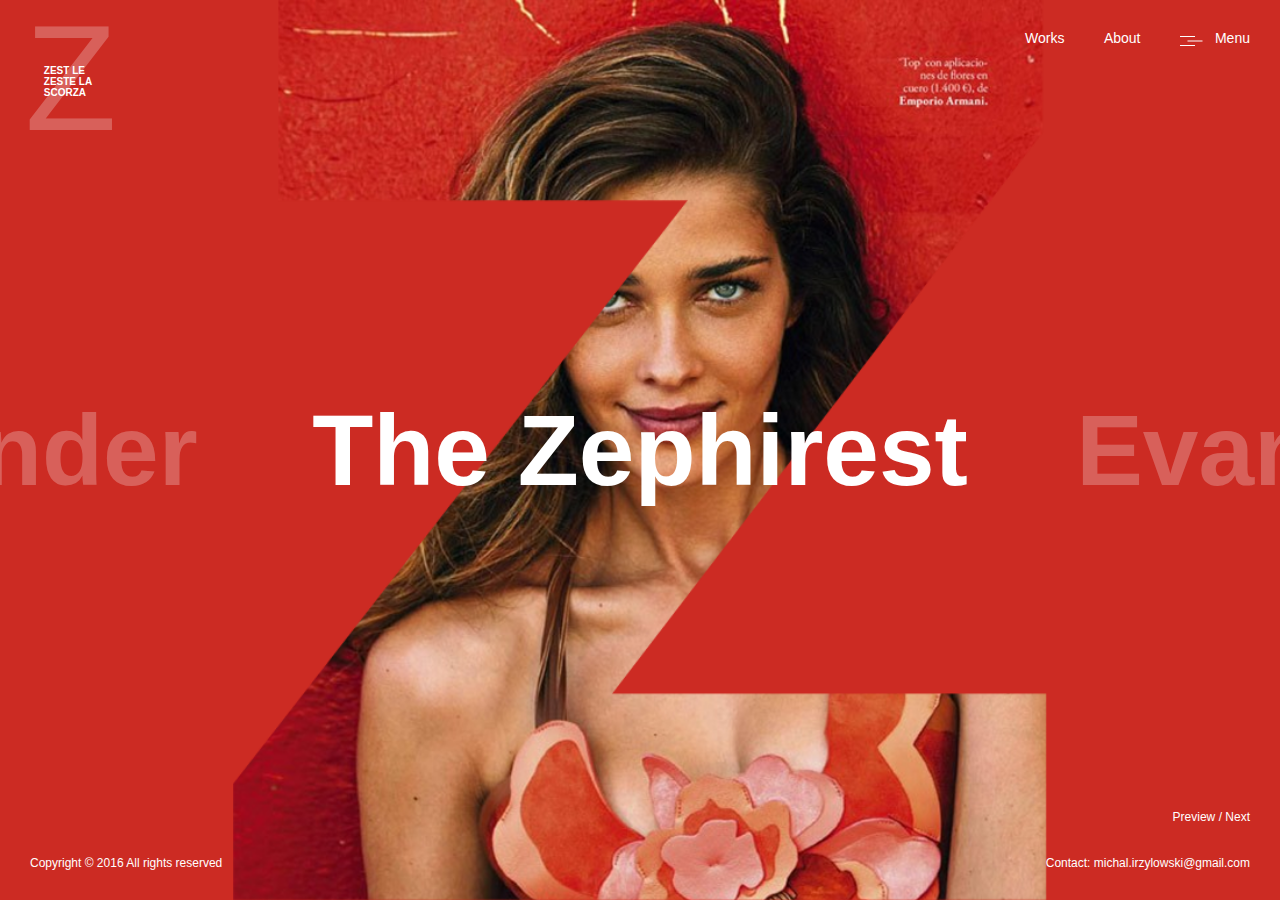
==== index.html @ 9a660d54 "Initial commit" ====
<!DOCTYPE html>
<html lang="en">

<head>
  <meta charset="UTF-8">
  <meta name="viewport" content="width=device-width, initial-scale=1.0">
  <meta http-equiv="X-UA-Compatible" content="ie=edge">
  <title>Document</title>
  <link rel="stylesheet" href="style.css">
</head>

<body>
  <div class="logo">
    <span class="logo__z-letter">Z</span>
    <span class="logo__text">ZEST LE ZESTE LA SCORZA</span>
  </div>
  <div class='menu-desktop'>
    <ul>
      <li class='menu-desktop__item'><span>Works</span></li>
      <li class='menu-desktop__item'><span>About</span></li>
      <li class='menu-desktop__item'>
        <div class="burger-icon">
          <div></div>
          <div></div>
          <div></div>
        </div>
        <span class="last-menu-item">Menu</span>
      </li>
    </ul>
  </div>


  <nav>
    <ul class="options">
      <li>Works</li>
      <li>About</li>
    </ul>
    <ul class='languages'>
      <li>EN</li>
      <li>FR</li>
      <li>IT</li>
    </ul>
    <div class="nav-list">
      <img src="pics/menu-list/zepherist.png" alt="zepherist">
      <img src="pics/menu-list/evengelist.png" alt="evangelism">
      <img src="pics/menu-list/superstition.png" alt="superstition">
      <img src="pics/menu-list/tender.png" alt="tender">
    </div>
    <ul class='socials'>
      <li>Facebook</li>
      <li>Twitter</li>
      <li>Google Plus</li>
    </ul>
  </nav>

  <header>
    <div class="header">
      <img src="pics/zepherist.png" alt="zepherist" class="header__img">
      <h2 class="header__title">The Zephirest</h2>
      <span class="header__text left" style='transform: translate(-39.375%, -50%)'>Tender</span>
      <span class="header__text right" style='transform: translate(63.32%, -50%)'>Evangelism</span>
    </div>
    <div class="header">
      <img src="pics/evangelism.png" alt="evangelism" class="header__img">
      <h2 class="header__title">The Evangelism</h2>
      <span class="header__text left" style='transform: translate(-20%, -50%)'>Zest</span>
      <span class="header__text right" style='transform: translate(70%, -50%)'>Superstition</span>
    </div>
    <div class="header">
      <img src="pics/superstition.png" alt="superstition" class="header__img">
      <h2 class="header__title">The Superstition</h2>
      <span class="header__text left" style='transform: translate(-63.89%, -50%)'>Evangelism</span>
      <span class="header__text right" style='transform: translate(45%, -50%)'>Tender</span>
    </div>
    <div class="header">
      <img src="pics/transformation.png" alt="transformation" class="header__img">
      <h2 class="header__title">The Transformation</h2>
      <span class="header__text left" style='transform: translate(-69.81%, -50%)'>Superstition</span>
      <span class="header__text right" style='transform: translate(60.63%, -50%)'>Zephirest</span>
    </div>
  </header>
  <footer>
    <div class="controllers">
      <button>Preview</button> / <button>Next</button>
    </div>
    <span class="copyrights">Copyright &copy; 2016 All rights reserved</span>
    <span class="contact">Contact: <a href="mailto:michal.irzylowski@gmail.com">michal.irzylowski@gmail.com</a></span>
  </footer>
  <script src="app.js"></script>
</body>

</html>
---- style.css ----
/* === general styles === */

* {
  margin: 0;
  padding: 0;
  box-sizing: border-box;
}

body {
  overflow: hidden;
  font-family: "Segoe UI", Tahoma, Geneva, Verdana, sans-serif;
  display: inline-flex;
}

nav {
  position: absolute;
  height: 100vh;
  width: 100vw;
  z-index: 2;
  background-color: #fff;
  font-size: 18px;
}

ul {
  display: flex;
  list-style-type: none;
}

header {
  display: inline-flex;
}

footer {
  position: absolute;
  bottom: 30px;
  left: 30px;
  right: 30px;
  font-size: 12px;
  color: #fff;
  width: calc(100%-60px);
  height: 60px;
}

/* === LOGO ICON === */
.logo {
  position: absolute;
  z-index: 1;
  color: #fff;
  top: 28px;
  left: 25px;
}

.logo__z-letter {
  font-size: 150px;
  opacity: 0.25;
  z-index: -1;
  height: 150px;
  font-weight: lighter;
  line-height: 100px;
  height: 100px;
}

.logo__text {
  font-size: 10px;
  position: absolute;
  width: 54px;
  font-weight: bold;
  top: 50%;
  left: 50%;
  transform: translate(-50%, -50%);
}

/* === MENU-DESKTOP === */

.menu-desktop {
  position: absolute;
  top: 30px;
  right: 30px;
  z-index: 3;
  height: 16px;
  width: 225px;
}

.menu-desktop ul {
  justify-content: space-between;
  color: #fff;
}

.menu-desktop__item {
  font-size: 14px;
  cursor: pointer;
}

.menu-desktop__item span {
  display: none;
}

.menu-desktop__item:last-child {
  display: flex;
  justify-content: space-between;
  width: 15px;
}

/* === BURGER ICON === */
.burger-icon {
  position: relative;
  top: 6px;
  height: 10px;
  width: 15px;
  z-index: 3;
  transition: transform 0.5s 0.5s;
  cursor: pointer;
}

.burger-icon div {
  position: absolute;
  width: 15px;
  height: 1px;
  background-color: #fff;
  transition: 0.5s, background-color 0.5s 0.5s;
}

.burger-icon div:nth-child(1) {
  top: 0;
}

.burger-icon div:nth-child(2) {
  top: 50%;
  transform: translate(50%, -50%);
}

.burger-icon div:nth-child(3) {
  bottom: 0;
}

.burger-icon.active {
  transform: rotate(720deg);
}

.burger-icon.active div:nth-child(1) {
  transform: rotate(-45deg) translate(-2px, 0px);
  width: 10px;
  background-color: #000;
}

.burger-icon.active div:nth-child(2) {
  transform: translate(0, -50%);
  background-color: #000;
}

.burger-icon.active div:nth-child(3) {
  transform: rotate(45deg) translate(-2px, 0px);
  width: 10px;
  background-color: #000;
}

/* === HEADER STYLES === */
header {
  transition: 0.5s 0.5s;
}

header.active {
  transform: translateX(50vw);
}

.header {
  width: 100vw;
  height: 100vh;
  position: relative;
  overflow: hidden;
  transition: 1s;
}

.header:nth-child(1) {
  background-color: #cc2b23;
}

.header:nth-child(2) {
  background-color: #1c5238;
}

.header:nth-child(3) {
  background-color: #95724c;
}

.header:nth-child(4) {
  background-color: #7b6379;
}

.header__img {
  position: absolute;
  left: 50%;
  transform: translateX(-50%);
  height: 100%;
}

.header__title {
  z-index: 1;
  position: absolute;
  top: 50%;
  left: 50%;
  transform: translate(-50%, -50%);
  font-size: 60px;
  text-align: center;
  color: white;
  white-space: nowrap;
}

.header__text {
  position: absolute;
  top: 50%;
  font-size: 47px;
  color: #fff;
  opacity: 0.25;
  font-weight: bold;
}

.header__text.right {
  right: 0;
}

/* === NAV STYLES === */
nav {
  transform: translateX(-100%);
  transition: 0.5s 0.5s;
}

nav li {
  cursor: pointer;
}

nav.active {
  transform: translateX(0);
}

.options {
  position: absolute;
  left: 85px;
  top: 65px;
  width: 120px;
  justify-content: space-between;
}

.languages {
  position: absolute;
  top: 65px;
  right: 85px;
  width: 91px;
  justify-content: space-between;
  font-weight: bold;
}

.nav-list {
  height: 355px;
  position: absolute;
  top: 50%;
  left: 85px;
  transform: translate(0, -50%);
  width: 415px;
}

.nav-list img {
  margin-bottom: 16px;
}

.socials {
  position: absolute;
  bottom: 65px;
  left: 85px;
  width: 264px;
  justify-content: space-between;
}

/* === FOOTER STYLES === */
.controllers {
  position: absolute;
  top: 0;
  right: 0;
}

.controllers button {
  background: none;
  border: none;
  color: #fff;
  font-size: 12px;
  outline: none;
  cursor: pointer;
}

.copyrights {
  position: absolute;
  bottom: 0;
  left: 0;
}

.contact {
  position: absolute;
  right: 0;
  bottom: 0;
}

.contact a {
  color: #fff;
  text-decoration: none;
}

@media screen and (min-width: 1024px) {
  nav {
    width: 50vw;
  }

  .menu-desktop__item span {
    display: inline;
  }

  .menu-desktop__item:last-child {
    width: 70px;
  }

  .header__title {
    font-size: 100px;
  }

  .header__text {
    font-size: 100px;
  }

  .burger-icon.active div:nth-child(1) {
    background-color: #fff;
  }

  .burger-icon.active div:nth-child(2) {
    background-color: #fff;
  }

  .burger-icon.active div:nth-child(3) {
    background-color: #fff;
  }
}
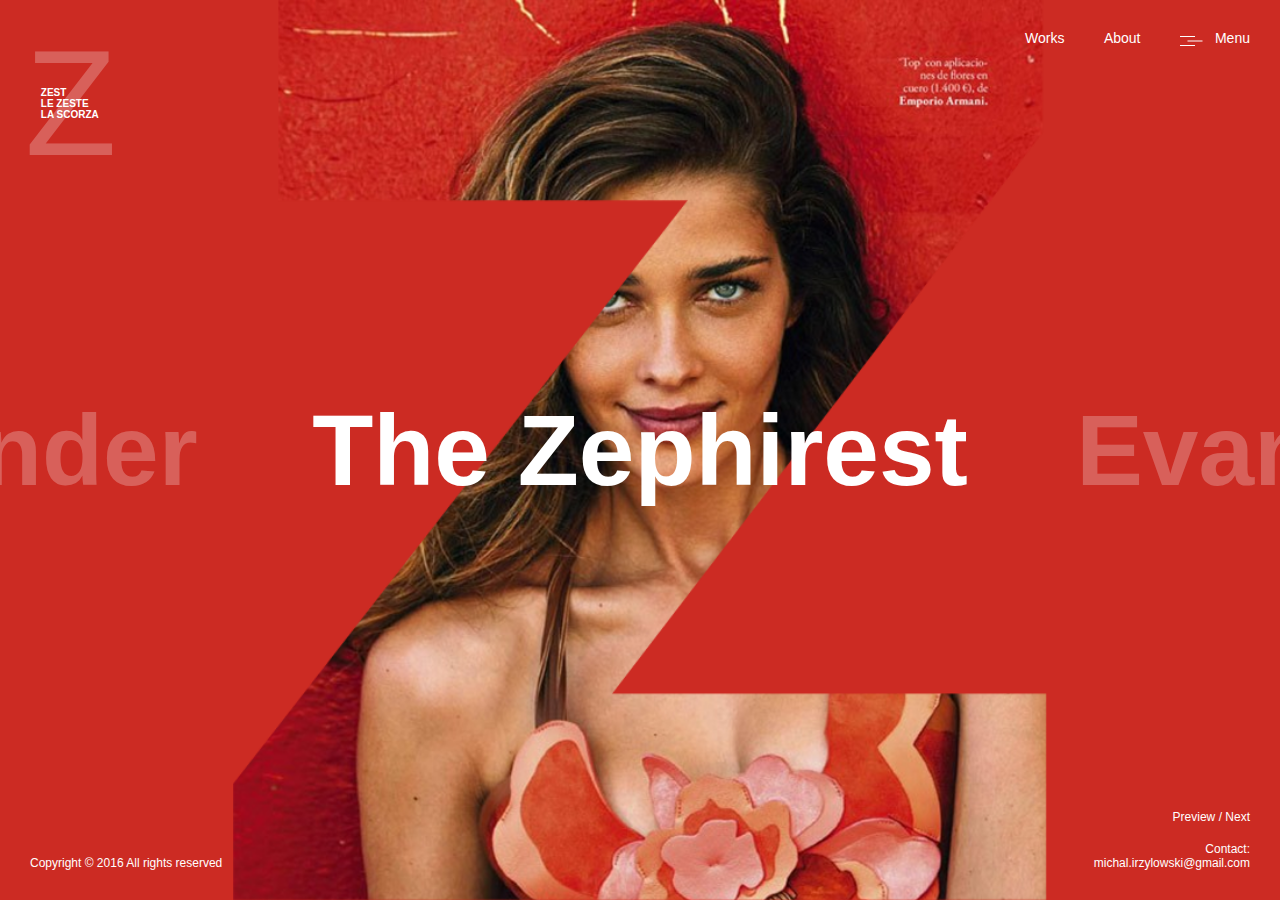
==== commit cc7664b8: "Works subpage added" ====
--- a/index.html
+++ b/index.html
@@ -12,11 +12,11 @@
 <body>
   <div class="logo">
     <span class="logo__z-letter">Z</span>
-    <span class="logo__text">ZEST LE ZESTE LA SCORZA</span>
+    <span class="logo__text">ZEST <br /> LE ZESTE <br />LA SCORZA</span>
   </div>
   <div class='menu-desktop'>
     <ul>
-      <li class='menu-desktop__item'><span>Works</span></li>
+      <li class='menu-desktop__item'><span><a href='/works.html'>Works</a></span></li>
       <li class='menu-desktop__item'><span>About</span></li>
       <li class='menu-desktop__item'>
         <div class="burger-icon">
--- a/style.css
+++ b/style.css
@@ -27,7 +27,9 @@
 }
 
 header {
-  display: inline-flex;
+  display: flex;
+  overflow: hidden;
+  width: 100vw;
 }
 
 footer {
@@ -41,6 +43,11 @@
   height: 60px;
 }
 
+a {
+  color: #fff;
+  text-decoration: none;
+}
+
 /* === LOGO ICON === */
 .logo {
   position: absolute;
@@ -51,19 +58,17 @@
 }
 
 .logo__z-letter {
-  font-size: 150px;
   opacity: 0.25;
   z-index: -1;
-  height: 150px;
+  font-size: 150px;
   font-weight: lighter;
-  line-height: 100px;
-  height: 100px;
+  line-height: 150px;
 }
 
 .logo__text {
   font-size: 10px;
   position: absolute;
-  width: 54px;
+  width: 60px;
   font-weight: bold;
   top: 50%;
   left: 50%;
@@ -166,6 +171,7 @@
 .header {
   width: 100vw;
   height: 100vh;
+  flex-shrink: 0;
   position: relative;
   overflow: hidden;
   transition: 1s;
@@ -200,19 +206,14 @@
   top: 50%;
   left: 50%;
   transform: translate(-50%, -50%);
-  font-size: 60px;
+  font-size: 30px;
   text-align: center;
   color: white;
   white-space: nowrap;
 }
 
 .header__text {
-  position: absolute;
-  top: 50%;
-  font-size: 47px;
-  color: #fff;
-  opacity: 0.25;
-  font-weight: bold;
+  display: none;
 }
 
 .header__text.right {
@@ -235,7 +236,7 @@
 
 .options {
   position: absolute;
-  left: 85px;
+  left: 15px;
   top: 65px;
   width: 120px;
   justify-content: space-between;
@@ -244,7 +245,7 @@
 .languages {
   position: absolute;
   top: 65px;
-  right: 85px;
+  right: 30px;
   width: 91px;
   justify-content: space-between;
   font-weight: bold;
@@ -254,19 +255,20 @@
   height: 355px;
   position: absolute;
   top: 50%;
-  left: 85px;
+  left: 15px;
   transform: translate(0, -50%);
-  width: 415px;
+  width: calc(100vw - 60px);
 }
 
 .nav-list img {
   margin-bottom: 16px;
+  width: 100%;
 }
 
 .socials {
   position: absolute;
   bottom: 65px;
-  left: 85px;
+  left: 15px;
   width: 264px;
   justify-content: space-between;
 }
@@ -291,17 +293,69 @@
   position: absolute;
   bottom: 0;
   left: 0;
+  width: 97px;
 }
 
 .contact {
   position: absolute;
   right: 0;
   bottom: 0;
+  width: 180px;
+  text-align: right;
 }
 
 .contact a {
   color: #fff;
   text-decoration: none;
+}
+
+@media screen and (min-width: 501px) {
+  .header__title {
+    font-size: 60px;
+  }
+
+  .header__text {
+    display: inline;
+    position: absolute;
+    top: 50%;
+    font-size: 60px;
+    color: #fff;
+    opacity: 0.25;
+    font-weight: bold;
+  }
+
+  .options {
+    top: 65px;
+    left: 85px;
+  }
+
+  .languages {
+    right: 85px;
+  }
+
+  .nav-list {
+    left: 85px;
+  }
+
+  .socials {
+    left: 85px;
+  }
+
+  .nav-list {
+    width: 415px;
+  }
+
+  .nav-list img {
+    width: initial;
+  }
+
+  .copyrights {
+    width: 200px;
+  }
+
+  .contact {
+    width: 202px;
+  }
 }
 
 @media screen and (min-width: 1024px) {
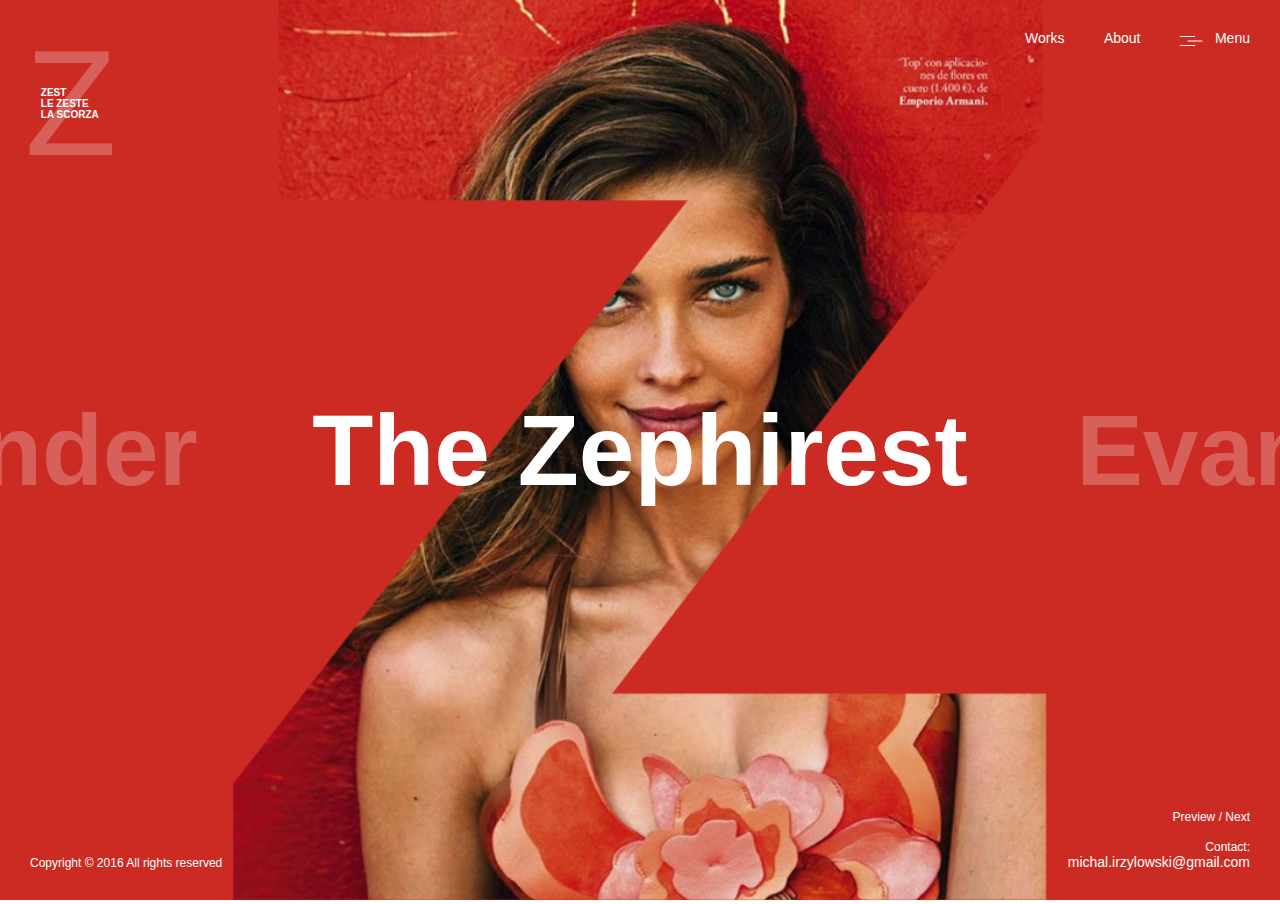
==== commit 1c1f62d1: "Updates" ====
--- a/index.html
+++ b/index.html
@@ -16,7 +16,7 @@
   </div>
   <div class='menu-desktop'>
     <ul>
-      <li class='menu-desktop__item'><span><a href='/works.html'>Works</a></span></li>
+      <li class='menu-desktop__item'><span><a href='works.html'>Works</a></span></li>
       <li class='menu-desktop__item'><span>About</span></li>
       <li class='menu-desktop__item'>
         <div class="burger-icon">
@@ -32,7 +32,7 @@
 
   <nav>
     <ul class="options">
-      <li>Works</li>
+      <li><span><a href='works.html'>Works</a></span></li>
       <li>About</li>
     </ul>
     <ul class='languages'>
--- a/style.css
+++ b/style.css
@@ -46,6 +46,12 @@
 a {
   color: #fff;
   text-decoration: none;
+  font-size: 14px;
+}
+
+nav a {
+  color: #000;
+  font-size: 18px;
 }
 
 /* === LOGO ICON === */
